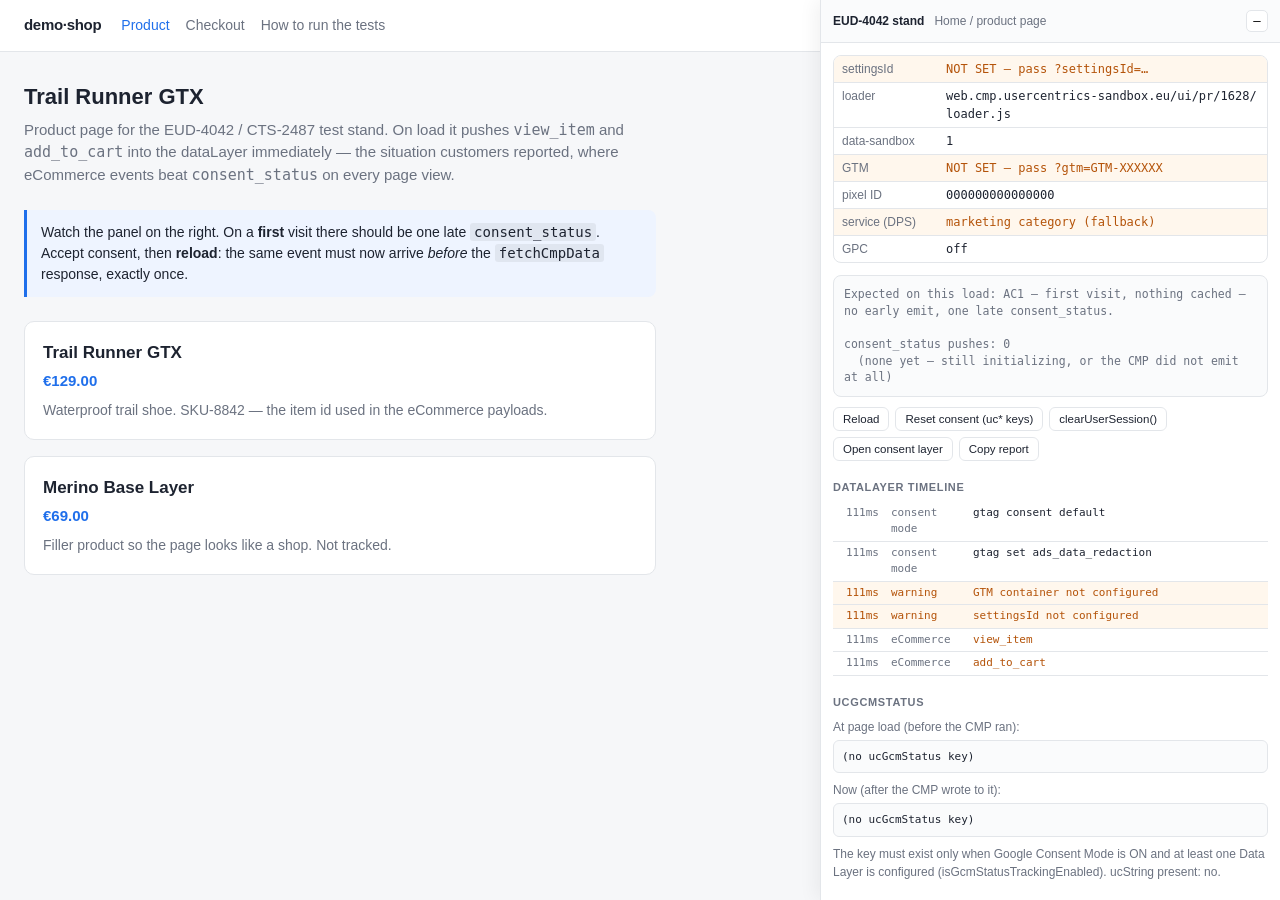
==== index.html @ 9112d030 "Add EUD-4042 consent_status early emit test stand Reproduces the CTS-2487 customer setup — Consent M" ====
<!doctype html>
<html lang="en">
<head>
<meta charset="utf-8">
<meta name="viewport" content="width=device-width, initial-scale=1">
<title>Demo Shop — product page (EUD-4042 stand)</title>
<link rel="stylesheet" href="stand.css">

<!-- ===========================================================================
     Script order below mirrors a real customer page and MUST NOT be reshuffled:

       1. uc-gtm-kit.js  — installs the dataLayer recorder, then in this order:
            a) Consent Mode v2 defaults (all denied + wait_for_update: 2000)
            b) GTM container snippet
            c) Usercentrics CMP loader  (async, PR build by default)
            d) eCommerce events, pushed synchronously

     The CMP loader is injected before the eCom pushes — i.e. as early as best
     practice allows — so anything late in the dataLayer is the SDK's own async
     init chain, not a script-placement artefact.
     =========================================================================== -->
<script>
  window.UC_STAND_PAGE = {
    name: 'Home / product page',
    ecom: [
      {
        event: 'view_item',
        ecommerce: {
          currency: 'EUR',
          value: 129.0,
          items: [{ item_id: 'SKU-8842', item_name: 'Trail Runner GTX', price: 129.0, quantity: 1 }],
        },
      },
      {
        event: 'add_to_cart',
        ecommerce: {
          currency: 'EUR',
          value: 129.0,
          items: [{ item_id: 'SKU-8842', item_name: 'Trail Runner GTX', price: 129.0, quantity: 1 }],
        },
      },
    ],
  };
</script>
<script src="uc-gtm-kit.js"></script>
</head>
<body>

<header class="shop-head">
  <span class="logo">demo·shop</span>
  <nav>
    <a href="index.html" aria-current="page">Product</a>
    <a href="checkout.html">Checkout</a>
    <a href="https://github.com/artur-npc/GTM#readme">How to run the tests</a>
  </nav>
</header>

<main>
  <h1>Trail Runner GTX</h1>
  <p class="lede">
    Product page for the EUD-4042 / CTS-2487 test stand. On load it pushes
    <code>view_item</code> and <code>add_to_cart</code> into the dataLayer immediately —
    the situation customers reported, where eCommerce events beat
    <code>consent_status</code> on every page view.
  </p>

  <div class="note">
    Watch the panel on the right. On a <strong>first</strong> visit there should be one late
    <code>consent_status</code>. Accept consent, then <strong>reload</strong>: the same event must now
    arrive <em>before</em> the <code>fetchCmpData</code> response, exactly once.
  </div>

  <div class="product">
    <h2>Trail Runner GTX</h2>
    <div class="price">€129.00</div>
    <p>Waterproof trail shoe. SKU-8842 — the item id used in the eCommerce payloads.</p>
  </div>

  <div class="product">
    <h2>Merino Base Layer</h2>
    <div class="price">€69.00</div>
    <p>Filler product so the page looks like a shop. Not tracked.</p>
  </div>
</main>

<aside id="uc-panel"></aside>

</body>
</html>
---- stand.css ----
/* EUD-4042 test stand — shop chrome + debug panel */

:root {
  --bg: #f6f7f9;
  --ink: #1d2330;
  --muted: #6b7280;
  --line: #e3e6ea;
  --card: #ffffff;
  --accent: #1f6feb;
  --pass: #15803d;
  --fail: #b91c1c;
  --warn: #b45309;
}

* { box-sizing: border-box; }

body {
  margin: 0;
  background: var(--bg);
  color: var(--ink);
  font: 15px/1.5 -apple-system, BlinkMacSystemFont, 'Segoe UI', Roboto, Helvetica, Arial, sans-serif;
}

/* --- fake shop ---------------------------------------------------------- */

.shop-head {
  background: var(--card);
  border-bottom: 1px solid var(--line);
  padding: 14px 24px;
  display: flex;
  align-items: center;
  gap: 20px;
}
.shop-head .logo { font-weight: 700; letter-spacing: -0.02em; }
.shop-head nav { display: flex; gap: 16px; font-size: 14px; }
.shop-head nav a { color: var(--muted); text-decoration: none; }
.shop-head nav a:hover, .shop-head nav a[aria-current] { color: var(--accent); }

main { max-width: 680px; padding: 28px 24px 80px; }

h1 { font-size: 22px; margin: 0 0 6px; }
.lede { color: var(--muted); margin: 0 0 24px; }

.product {
  background: var(--card);
  border: 1px solid var(--line);
  border-radius: 10px;
  padding: 18px;
  margin-bottom: 16px;
}
.product h2 { font-size: 17px; margin: 0 0 4px; }
.product .price { color: var(--accent); font-weight: 600; }
.product p { color: var(--muted); font-size: 14px; margin: 8px 0 0; }

.note {
  border-left: 3px solid var(--accent);
  background: #eef4ff;
  padding: 12px 14px;
  border-radius: 0 8px 8px 0;
  font-size: 14px;
  margin-bottom: 24px;
}
.note code { background: rgba(0, 0, 0, 0.06); padding: 1px 4px; border-radius: 3px; }

/* --- debug panel -------------------------------------------------------- */

#uc-panel {
  position: fixed;
  top: 0;
  right: 0;
  width: 460px;
  max-width: 100vw;
  height: 100vh;
  display: flex;
  flex-direction: column;
  background: var(--card);
  border-left: 1px solid var(--line);
  box-shadow: -4px 0 18px rgba(0, 0, 0, 0.06);
  font-size: 12px;
  z-index: 2147483000;
}
#uc-panel.collapsed { height: auto; }
#uc-panel.collapsed .body { display: none; }

#uc-panel header {
  display: flex;
  align-items: center;
  gap: 10px;
  padding: 10px 12px;
  border-bottom: 1px solid var(--line);
  background: #fafbfc;
}
#uc-panel header strong { font-size: 12px; }
#uc-panel header span { color: var(--muted); flex: 1; overflow: hidden; text-overflow: ellipsis; white-space: nowrap; }
#uc-panel header button {
  border: 1px solid var(--line);
  background: #fff;
  width: 22px;
  height: 22px;
  border-radius: 5px;
  cursor: pointer;
  line-height: 1;
}

#uc-panel .body { overflow-y: auto; padding: 12px; }
#uc-panel h4 {
  font-size: 11px;
  text-transform: uppercase;
  letter-spacing: 0.06em;
  color: var(--muted);
  margin: 18px 0 6px;
}

.cfg { border: 1px solid var(--line); border-radius: 8px; overflow: hidden; }
.cfg .row { display: flex; gap: 8px; padding: 4px 8px; border-bottom: 1px solid var(--line); }
.cfg .row:last-child { border-bottom: 0; }
.cfg .row.warn { background: #fff7ed; color: var(--warn); }
.cfg .k { width: 96px; flex: none; color: var(--muted); }
.cfg .v { flex: 1; word-break: break-all; font-family: ui-monospace, SFMono-Regular, Menlo, monospace; }

.verdict {
  margin-top: 12px;
  padding: 10px;
  border-radius: 8px;
  border: 1px solid var(--line);
  background: #fafbfc;
  white-space: pre-wrap;
  font-family: ui-monospace, SFMono-Regular, Menlo, monospace;
  font-size: 11.5px;
  line-height: 1.45;
}
.verdict.pass { border-color: #bbf7d0; background: #f0fdf4; color: var(--pass); }
.verdict.fail { border-color: #fecaca; background: #fef2f2; color: var(--fail); }
.verdict.info { color: var(--muted); }

.acts { display: flex; flex-wrap: wrap; gap: 6px; margin-top: 10px; }
.acts button {
  border: 1px solid var(--line);
  background: #fff;
  color: var(--ink);
  padding: 5px 9px;
  border-radius: 6px;
  cursor: pointer;
  font-size: 11.5px;
}
.acts button:hover { border-color: var(--accent); color: var(--accent); }
.acts button.danger:hover { border-color: var(--fail); color: var(--fail); }

table.tl { width: 100%; border-collapse: collapse; font-family: ui-monospace, SFMono-Regular, Menlo, monospace; font-size: 11px; }
table.tl td { padding: 3px 6px; border-bottom: 1px solid var(--line); vertical-align: top; }
table.tl td.t { width: 52px; text-align: right; color: var(--muted); white-space: nowrap; }
table.tl td.kind { width: 82px; color: var(--muted); }
table.tl td.label { word-break: break-word; }
table.tl tr.k-consent-status { background: #eef4ff; }
table.tl tr.k-consent-status td.label { font-weight: 700; color: var(--accent); }
table.tl tr.k-ecom td.label { color: var(--warn); }
table.tl tr.k-net td { color: var(--muted); font-style: italic; }
table.tl tr.k-gated td.label { font-weight: 700; color: var(--pass); }
table.tl tr.k-pixel td.label { color: var(--pass); }
table.tl tr.k-warn td { background: #fff7ed; color: var(--warn); }

#uc-snapshot .sub { color: var(--muted); margin: 8px 0 4px; }
#uc-snapshot pre {
  margin: 0;
  padding: 8px;
  background: #fafbfc;
  border: 1px solid var(--line);
  border-radius: 6px;
  overflow-x: auto;
  font-size: 11px;
  line-height: 1.4;
}
#uc-snapshot .hint { color: var(--muted); margin-top: 8px; }

@media (min-width: 981px) {
  .shop-head, main { margin-right: 460px; }
}

@media (max-width: 980px) {
  #uc-panel { position: static; width: auto; height: auto; border-left: 0; border-top: 1px solid var(--line); }
  #uc-panel .body { max-height: none; }
  main { max-width: none; }
}
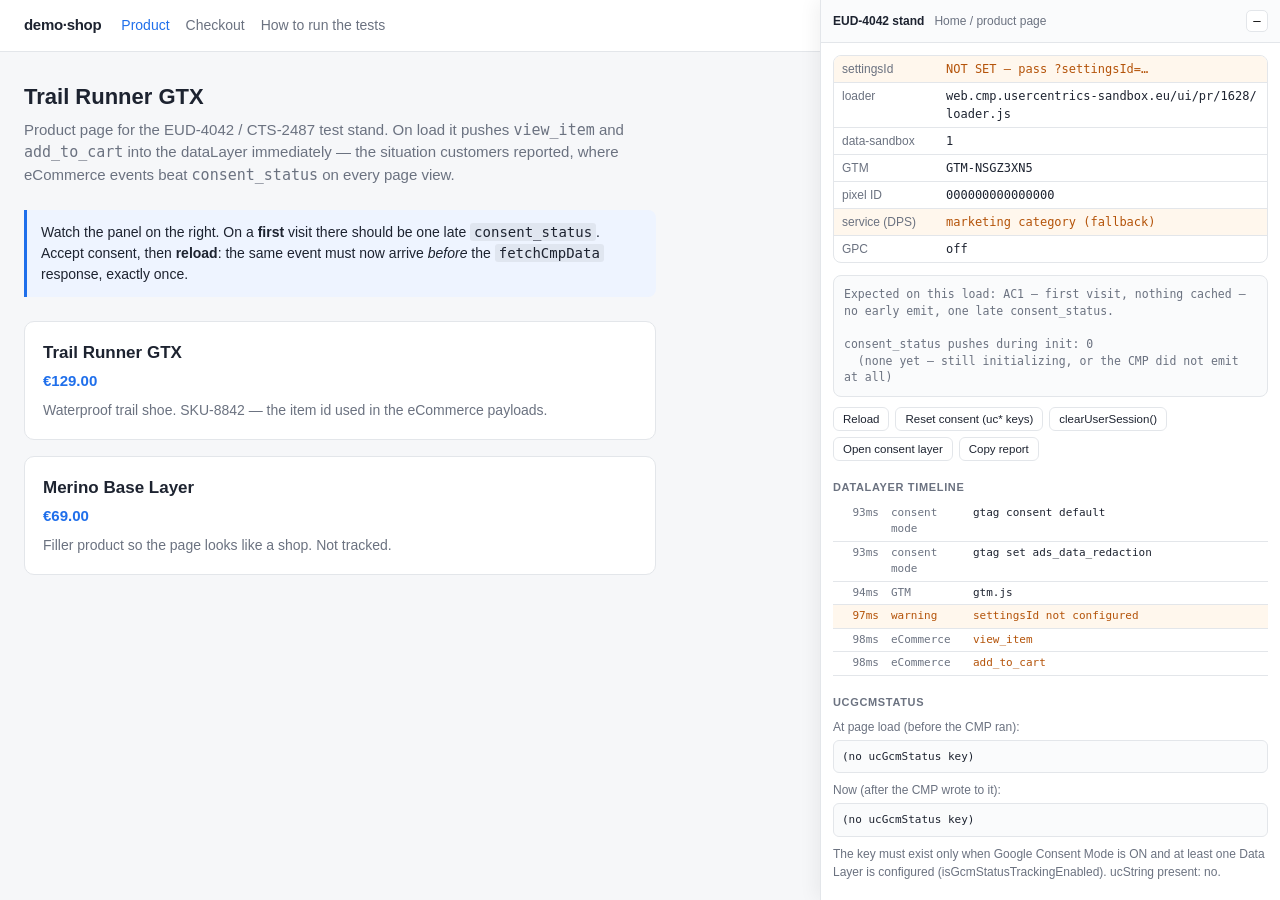
==== commit 65a6cf24: "Install the GTM container the standard way The container snippet now sits verbatim as high in the <h" ====
--- a/index.html
+++ b/index.html
@@ -9,11 +9,12 @@
 <!-- ===========================================================================
      Script order below mirrors a real customer page and MUST NOT be reshuffled:
 
-       1. uc-gtm-kit.js  — installs the dataLayer recorder, then in this order:
-            a) Consent Mode v2 defaults (all denied + wait_for_update: 2000)
-            b) GTM container snippet
-            c) Usercentrics CMP loader  (async, PR build by default)
-            d) eCommerce events, pushed synchronously
+       1. UC_STAND_PAGE        — which eCommerce events this page pushes
+       2. uc-gtm-kit.js        — dataLayer recorder, then Consent Mode v2
+                                 defaults (all denied + wait_for_update: 2000)
+       3. GTM container snippet, verbatim, as high in the head as possible
+       4. ucStand.start()      — Usercentrics CMP loader (async), then the
+                                 eCommerce events, pushed synchronously
 
      The CMP loader is injected before the eCom pushes — i.e. as early as best
      practice allows — so anything late in the dataLayer is the SDK's own async
@@ -43,8 +44,23 @@
   };
 </script>
 <script src="uc-gtm-kit.js"></script>
+
+<!-- Google Tag Manager -->
+<script>(function(w,d,s,l,i){w[l]=w[l]||[];w[l].push({'gtm.start':
+new Date().getTime(),event:'gtm.js'});var f=d.getElementsByTagName(s)[0],
+j=d.createElement(s),dl=l!='dataLayer'?'&l='+l:'';j.async=true;j.src=
+'https://www.googletagmanager.com/gtm.js?id='+i+dl;f.parentNode.insertBefore(j,f);
+})(window,document,'script','dataLayer','GTM-NSGZ3XN5');</script>
+<!-- End Google Tag Manager -->
+
+<script>window.ucStand.start();</script>
 </head>
 <body>
+
+<!-- Google Tag Manager (noscript) -->
+<noscript><iframe src="https://www.googletagmanager.com/ns.html?id=GTM-NSGZ3XN5"
+height="0" width="0" style="display:none;visibility:hidden"></iframe></noscript>
+<!-- End Google Tag Manager (noscript) -->
 
 <header class="shop-head">
   <span class="logo">demo·shop</span>
